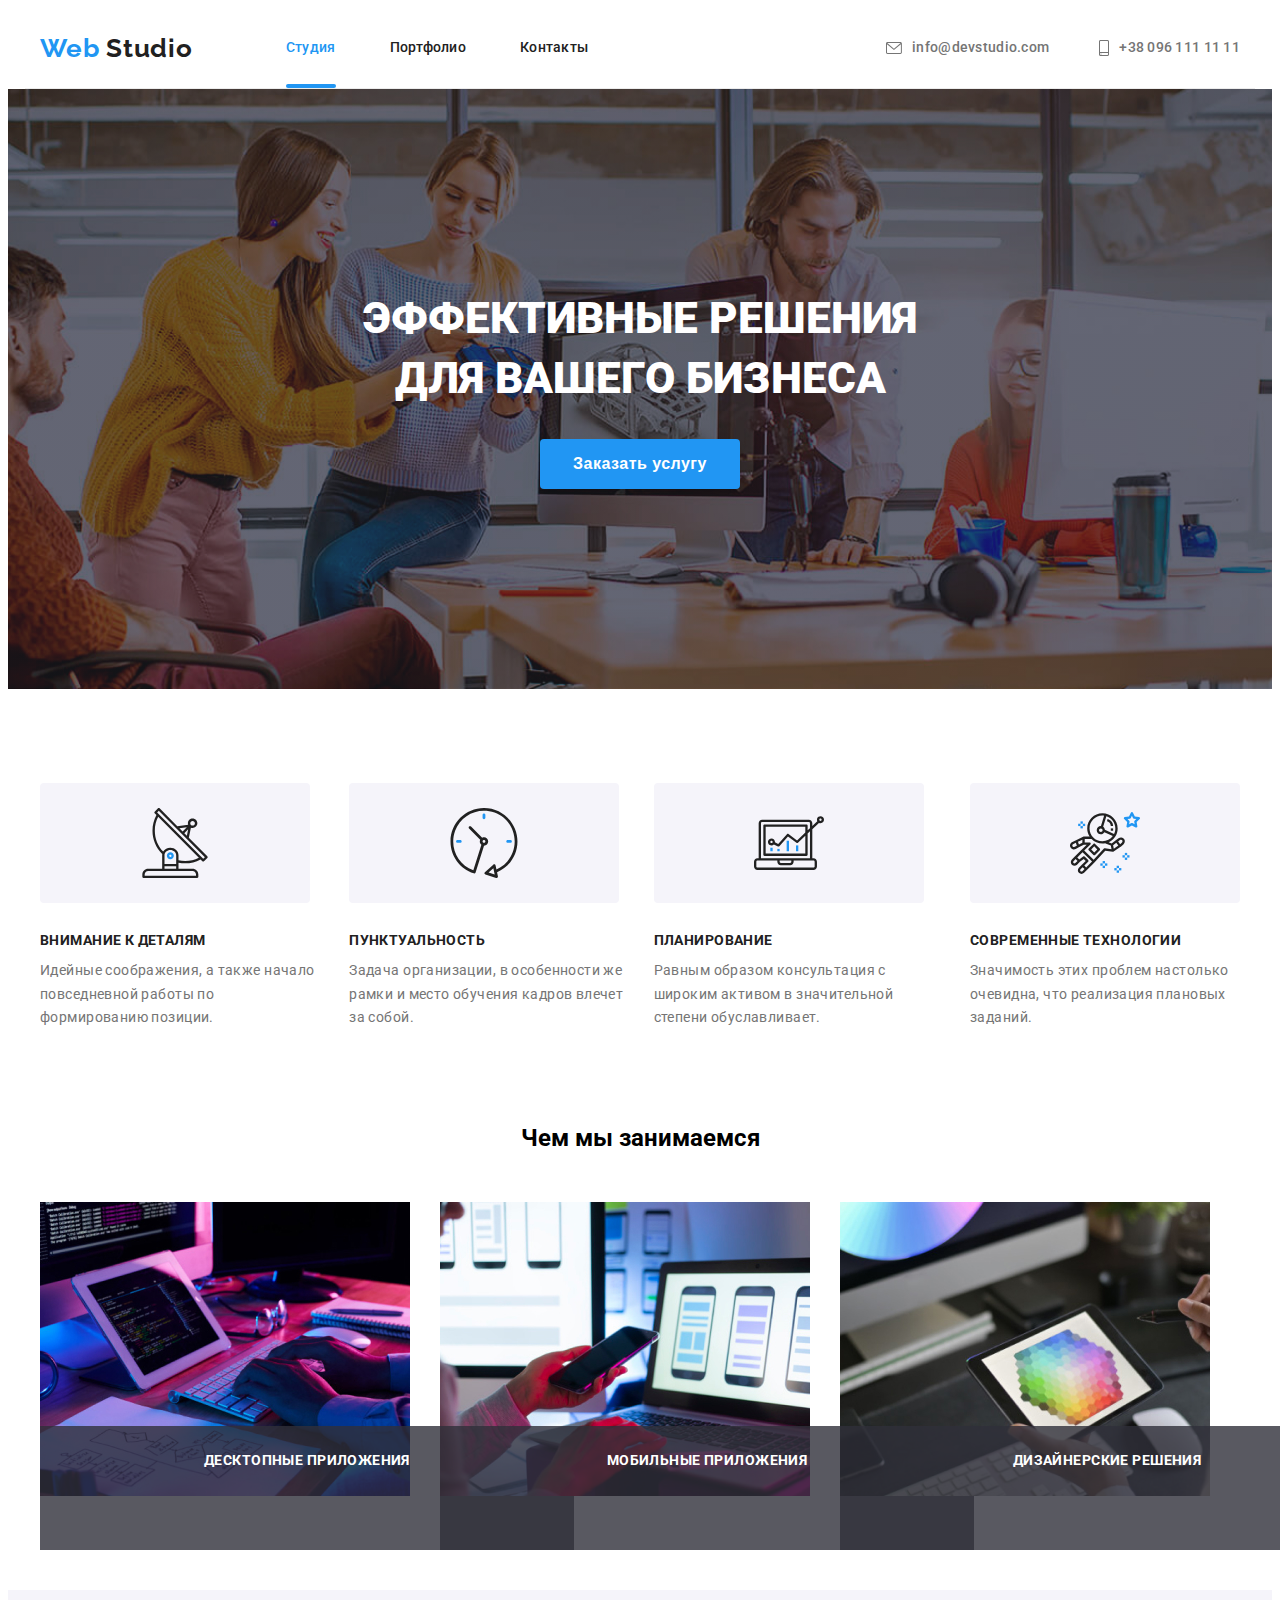
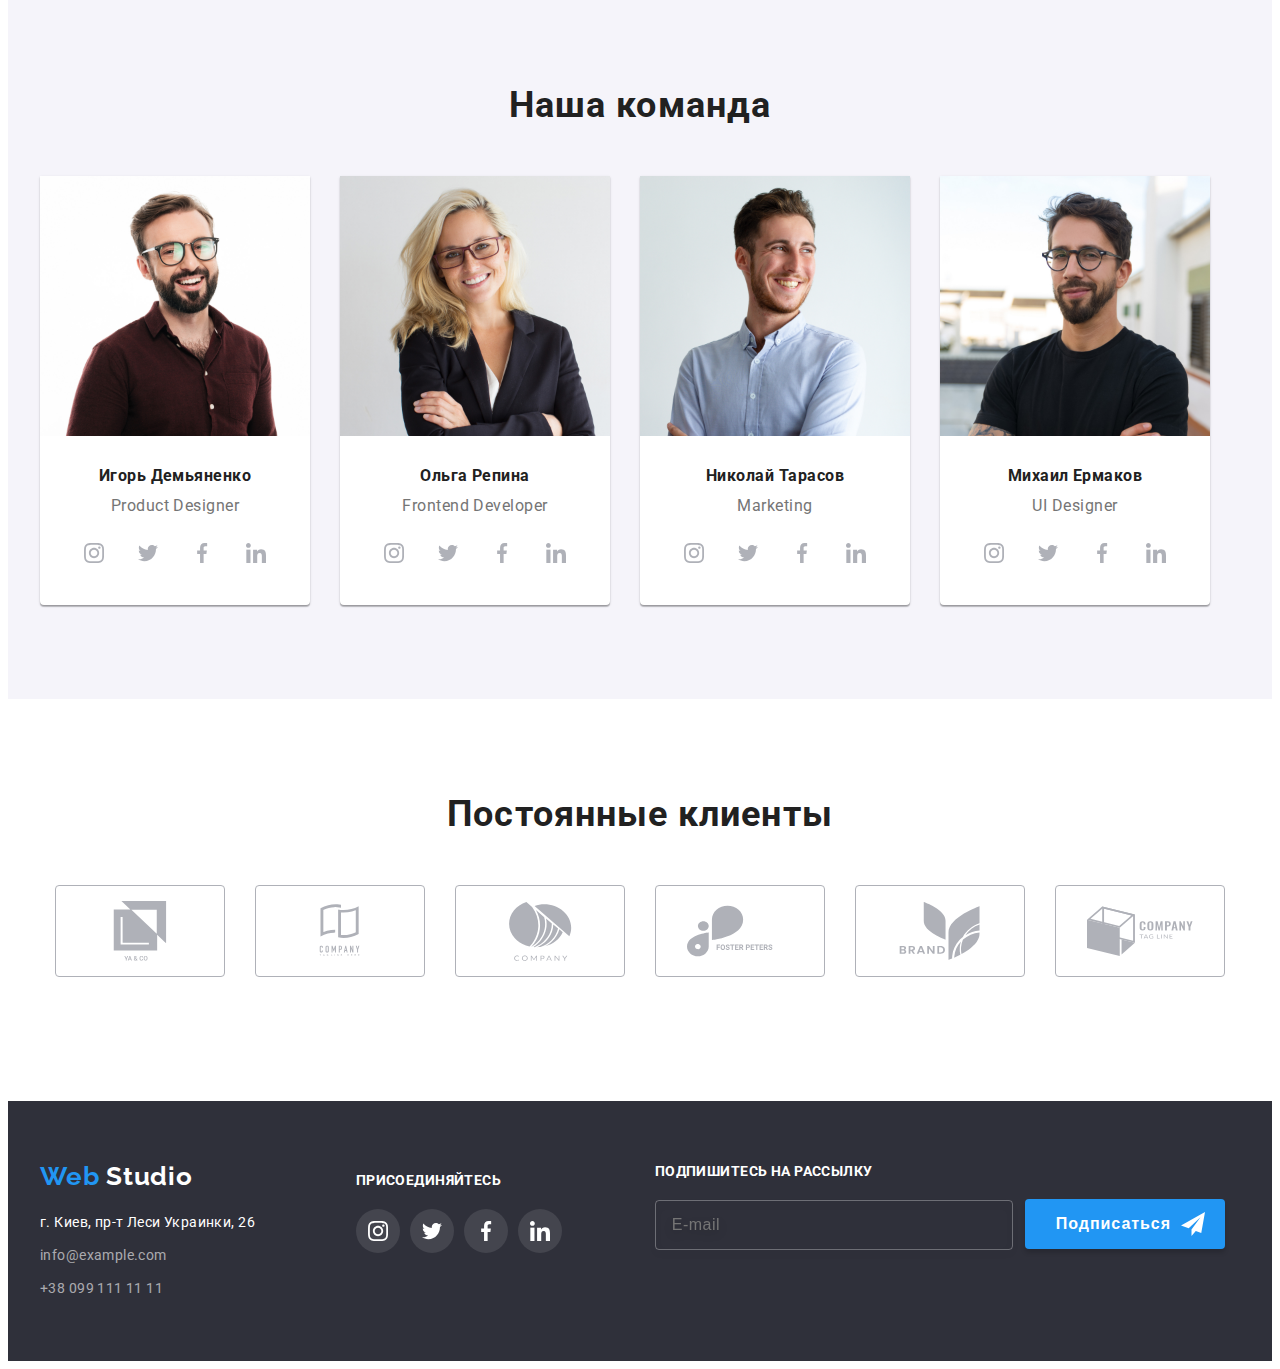
==== index.html @ 8c9494e4 "hw6" ====
<!DOCTYPE html>
<html lang="ru">
  <head>
    <title>Студия</title>
    <meta charset="utf-8" />
    <link rel="preconnect" href="https://fonts.googleapis.com" />
    <link rel="preconnect" href="https://fonts.gstatic.com" crossorigin />
    <link
      href="https://fonts.googleapis.com/css2?family=Fruktur&family=Raleway:wght@700&family=Roboto:wght@400;500;700;900&display=swap"
      rel="stylesheet"
    />
    <link
      rel="stylesheet"
      href="https://cdnjs.cloudflare.com/ajax/libs/modern-normalize/1.1.0/modern-normalize.min.css"
      integrity="sha512-wpPYUAdjBVSE4KJnH1VR1HeZfpl1ub8YT/NKx4PuQ5NmX2tKuGu6U/JRp5y+Y8XG2tV+wKQpNHVUX03MfMFn9Q=="
      crossorigin="anonymous"
      referrerpolicy="no-referrer"
    />
    <link rel="stylesheet" href="./css/styles.css" />
  </head>
  <body>
    <header>
      <div class="container header-container">
        <a href="" class="logo link">
          <span class="logo_first">Web</span>
          Studio
        </a>

        <nav class="header-navigation">
          <ul class="header-list list">
            <li class="header-item">
              <a class="header-link link active-page current" href="#Студия">
                Студия
              </a>
            </li>
            <li class="header-item">
              <a class="header-link link" href="./portfolio.html">Портфолио</a>
            </li>
            <li class="header-item">
              <a class="header-link link" href="#Контакты">Контакты</a>
            </li>
          </ul>
        </nav>

        <ul class="header-list-call list">
          <li class="header-list-call-item">
            <a
              class="header-link-call link mail hlci"
              href="mailto:info@example.com"
            >
              <svg class="header-icon" width="16" height="12">
                <use href="./images/icons.svg#icon-email"></use>
              </svg>
              info@devstudio.com
            </a>
          </li>
          <li class="header-list-call-item">
            <a class="header-link-call link tel hlci" href="tel:+380961111111">
              <svg class="header-icon" width="10" height="16">
                <use href="./images/icons.svg#icon-tel"></use>
              </svg>
              +38 096 111 11 11
            </a>
          </li>
        </ul>
      </div>
    </header>
    <main>
      <section class="hero section">
        <div class="container hero-container">
          <h1 class="hero-title">
            Эффективные решения
            <br />
            для вашего бизнеса
          </h1>

          <button class="hero-btn" type="button" data-modal-open>
            Заказать услугу
          </button>
        </div>
      </section>

      <section class="section benef">
        <div class="container">
          <h2 class="benef-main-title">Наши преймущества</h2>
          <ul class="benef-list list">
            <li class="benef-list-item">
              <div class="benef-container">
                <svg class="client-icon" width="70" height="70">
                  <use href="./images/icons.svg#icon-benef1"></use>
                </svg>
              </div>
              <h3 class="benef-title">Внимание к деталям</h3>
              <p class="benef-text">
                Идейные соображения, а также начало повседневной работы по
                формированию позиции.
              </p>
            </li>
            <li class="benef-list-item">
              <div class="benef-container">
                <svg class="client-icon" width="70" height="70">
                  <use href="./images/icons.svg#icon-benef2"></use>
                </svg>
              </div>
              <h3 class="benef-title">Пунктуальность</h3>
              <p class="benef-text">
                Задача организации, в особенности же рамки и место обучения
                кадров влечет за собой.
              </p>
            </li>
            <li class="benef-list-item">
              <div class="benef-container">
                <svg class="client-icon" width="70" height="70">
                  <use href="./images/icons.svg#icon-benef3"></use>
                </svg>
              </div>
              <h3 class="benef-title">Планирование</h3>
              <p class="benef-text">
                Равным образом консультация с широким активом в значительной
                степени обуславливает.
              </p>
            </li>
            <li class="benef-list-item">
              <div class="benef-container">
                <svg class="client-icon" width="70" height="70">
                  <use href="./images/icons.svg#icon-benef4"></use>
                </svg>
              </div>
              <h3 class="benef-title">Современные технологии</h3>
              <p class="benef-text">
                Значимость этих проблем настолько очевидна, что реализация
                плановых заданий.
              </p>
            </li>
          </ul>
        </div>
      </section>

      <section class="section doing">
        <div class="container">
          <div class="center">
            <h2 class="doing-title">Чем мы занимаемся</h2>
          </div>

          <ul class="doing-list list">
            <li class="doing-item">
              <div class="wrap-doing">
                <img
                  src="./images/image1.jpg"
                  alt="схемы на компьютере"
                  width="370"
                />
                <p class="doing-text">Десктопные приложения</p>
              </div>
            </li>
            <li class="doing-item">
              <div class="wrap-doing">
                <img
                  src="./images/image2.jpg"
                  alt="работа через смартфон"
                  width="370"
                />
                <p class="doing-text">Мобильные приложения</p>
              </div>
            </li>
            <li class="doing-item">
              <div class="wrap-doing">
                <img
                  src="./images/image3.jpg"
                  alt="дизайн на планшете"
                  width="370"
                  height="246.469"
                />
                <p class="doing-text">Дизайнерские решения</p>
              </div>
            </li>
          </ul>
        </div>
      </section>

      <section class="section team">
        <div class="container">
          <h2 class="team-header">Наша команда</h2>
          <div class="team-list-container">
            <ul class="team-list list">
              <li class="team-item">
                <img
                  src="./images/image4.jpg"
                  alt="Дизайнер Игорь Демьяненко"
                  width="270"
                />
                <div class="name">
                  <h3 class="team-item-header">Игорь Демьяненко</h3>
                  <p class="team-item-text">Product Designer</p>
                </div>
                <!-- icon -->
                <ul class="team-social-list list">
                  <li class="team-social-item">
                    <a href="" class="team-social-link">
                      <svg class="team-social-icon" width="20" height="20">
                        <use href="./images/icons.svg#icon-instagram-2"></use>
                      </svg>
                    </a>
                  </li>
                  <li class="team-social-item">
                    <a href="" class="team-social-link">
                      <svg class="team-social-icon" width="20" height="20">
                        <use href="./images/icons.svg#icon-twitter-1"></use>
                      </svg>
                    </a>
                  </li>
                  <li class="team-social-item">
                    <a href="" class="team-social-link">
                      <svg class="team-social-icon" width="20" height="20">
                        <use href="./images/icons.svg#icon-facebook-1"></use>
                      </svg>
                    </a>
                  </li>
                  <li class="team-social-item">
                    <a href="" class="team-social-link">
                      <svg class="team-social-icon" width="20" height="20">
                        <use href="./images/icons.svg#icon-linkedin-1"></use>
                      </svg>
                    </a>
                  </li>
                </ul>
              </li>
              <li class="team-item">
                <img
                  src="./images/image5.jpg"
                  alt="Разработчик Ольга Репина"
                  width="270"
                />
                <div class="name">
                  <h3 class="team-item-header">Ольга Репина</h3>
                  <p class="team-item-text">Frontend Developer</p>
                </div>
                <!-- icon -->
                <ul class="team-social-list list">
                  <li class="team-social-item">
                    <a href="" class="team-social-link">
                      <svg class="team-social-icon" width="20" height="20">
                        <use href="./images/icons.svg#icon-instagram-2"></use>
                      </svg>
                    </a>
                  </li>
                  <li class="team-social-item">
                    <a href="" class="team-social-link">
                      <svg class="team-social-icon" width="20" height="20">
                        <use href="./images/icons.svg#icon-twitter-1"></use>
                      </svg>
                    </a>
                  </li>
                  <li class="team-social-item">
                    <a href="" class="team-social-link">
                      <svg class="team-social-icon" width="20" height="20">
                        <use href="./images/icons.svg#icon-facebook-1"></use>
                      </svg>
                    </a>
                  </li>
                  <li class="team-social-item">
                    <a href="" class="team-social-link">
                      <svg class="team-social-icon" width="20" height="20">
                        <use href="./images/icons.svg#icon-linkedin-1"></use>
                      </svg>
                    </a>
                  </li>
                </ul>
              </li>
              <li class="team-item">
                <img
                  src="./images/image6.jpg"
                  alt="Маркетолог Николай Тарасов"
                  width="270"
                />
                <div class="name">
                  <h3 class="team-item-header">Николай Тарасов</h3>
                  <p class="team-item-text">Marketing</p>
                </div>
                <!-- icon -->
                <ul class="team-social-list list">
                  <li class="team-social-item">
                    <a href="" class="team-social-link">
                      <svg class="team-social-icon" width="20" height="20">
                        <use href="./images/icons.svg#icon-instagram-2"></use>
                      </svg>
                    </a>
                  </li>
                  <li class="team-social-item">
                    <a href="" class="team-social-link">
                      <svg class="team-social-icon" width="20" height="20">
                        <use href="./images/icons.svg#icon-twitter-1"></use>
                      </svg>
                    </a>
                  </li>
                  <li class="team-social-item">
                    <a href="" class="team-social-link">
                      <svg class="team-social-icon" width="20" height="20">
                        <use href="./images/icons.svg#icon-facebook-1"></use>
                      </svg>
                    </a>
                  </li>
                  <li class="team-social-item">
                    <a href="" class="team-social-link">
                      <svg class="team-social-icon" width="20" height="20">
                        <use href="./images/icons.svg#icon-linkedin-1"></use>
                      </svg>
                    </a>
                  </li>
                </ul>
              </li>
              <li class="team-item">
                <img
                  src="./images/image7.jpg"
                  alt="Дизайнер Михаил Ермаков"
                  width="270"
                />
                <div class="name">
                  <h3 class="team-item-header">Михаил Ермаков</h3>
                  <p class="team-item-text">UI Designer</p>
                </div>
                <!-- icon -->
                <ul class="team-social-list list">
                  <li class="team-social-item">
                    <a href="" class="team-social-link">
                      <svg class="team-social-icon" width="20" height="20">
                        <use href="./images/icons.svg#icon-instagram-2"></use>
                      </svg>
                    </a>
                  </li>
                  <li class="team-social-item">
                    <a href="" class="team-social-link">
                      <svg class="team-social-icon" width="20" height="20">
                        <use href="./images/icons.svg#icon-twitter-1"></use>
                      </svg>
                    </a>
                  </li>
                  <li class="team-social-item">
                    <a href="" class="team-social-link">
                      <svg class="team-social-icon" width="20" height="20">
                        <use href="./images/icons.svg#icon-facebook-1"></use>
                      </svg>
                    </a>
                  </li>
                  <li class="team-social-item">
                    <a href="" class="team-social-link">
                      <svg class="team-social-icon" width="20" height="20">
                        <use href="./images/icons.svg#icon-linkedin-1"></use>
                      </svg>
                    </a>
                  </li>
                </ul>
              </li>
            </ul>
          </div>
        </div>
      </section>

      <section class="section client">
        <div class="container">
          <h2 class="client-title">Постоянные клиенты</h2>
          <ul class="client-list list">
            <li class="client-item">
              <a href="" class="client-link">
                <svg class="client-icon" width="106" height="60">
                  <use href="./images/icons.svg#icon-client1"></use>
                </svg>
              </a>
            </li>
            <li class="client-item">
              <a href="" class="client-link">
                <svg class="client-icon" width="106" height="60">
                  <use href="./images/icons.svg#icon-client2"></use>
                </svg>
              </a>
            </li>
            <li class="client-item">
              <a href="" class="client-link">
                <svg class="client-icon" width="106" height="60">
                  <use href="./images/icons.svg#icon-client3"></use>
                </svg>
              </a>
            </li>
            <li class="client-item">
              <a href="" class="client-link">
                <svg class="client-icon" width="106" height="60">
                  <use href="./images/icons.svg#icon-client4"></use>
                </svg>
              </a>
            </li>
            <li class="client-item">
              <a href="" class="client-link">
                <svg class="client-icon" width="106" height="60">
                  <use href="./images/icons.svg#icon-client5"></use>
                </svg>
              </a>
            </li>
            <li class="client-item">
              <a href="" class="client-link">
                <svg class="client-icon" width="106" height="60">
                  <use href="./images/icons.svg#icon-client6"></use>
                </svg>
              </a>
            </li>
          </ul>
        </div>
      </section>
    </main>

    <footer class="footer">
      <div class="container footer-container">
        <div class="footer-first">
          <div class="logofoot">
            <a href="" class="logo link footer-logo">
              <span class="logo_first">Web</span>
              Studio
            </a>
          </div>
          <address>
            <ul class="address-list list">
              <li class="address-item">
                <a class="address-link link gorod" href="">
                  г. Киев, пр-т Леси Украинки, 26
                </a>
              </li>
              <li class="address-item">
                <a
                  class="address-link link footer-mail"
                  href="mailto:info@example.com"
                >
                  info@example.com
                </a>
              </li>
              <li class="address-item">
                <a
                  class="address-link link footer-tel"
                  href="tel:+380991111111"
                >
                  +38 099 111 11 11
                </a>
              </li>
            </ul>
          </address>
        </div>

        <div class="footer-second">
          <h2 class="footer-join">присоединяйтесь</h2>
          <ul class="footer-second-list list">
            <li class="footer-second-item">
              <a href="" class="footer-second-link">
                <svg class="footer-second-icon" width="20" height="20">
                  <use href="./images/icons.svg#icon-instagram-2"></use>
                </svg>
              </a>
            </li>
            <li class="footer-second-item">
              <a href="" class="footer-second-link">
                <svg class="footer-second-icon" width="20" height="20">
                  <use href="./images/icons.svg#icon-twitter-1"></use>
                </svg>
              </a>
            </li>
            <li class="footer-second-item">
              <a href="" class="footer-second-link">
                <svg class="footer-second-icon" width="20" height="20">
                  <use href="./images/icons.svg#icon-facebook-1"></use>
                </svg>
              </a>
            </li>
            <li class="footer-second-item">
              <a href="" class="footer-second-link">
                <svg class="footer-second-icon" width="20" height="20">
                  <use href="./images/icons.svg#icon-linkedin-1"></use>
                </svg>
              </a>
            </li>
          </ul>
        </div>
        <!-- 3 -->
        <div class="footer-third">
          <label for="" class="footer-label">
            Подпишитесь на рассылку
            <input type="email" class="footer-input" placeholder="E-mail" />
          </label>
        </div>

        <div class="footer-f">
          <button type="submit" class="footer-button">
            Подписаться
            <svg class="fly-icon" width="24" height="24">
              <use href="./images/icons.svg#icon-fly"></use>
            </svg>
          </button>
        </div>
      </div>
    </footer>
    <!-- modal -->
    <div class="backdrop is-hidden" data-modal>
      <div class="modal">
        <button type="button" class="modal-close" data-modal-close>
          <svg class="close-icon" width="18" height="18">
            <use href="./images/icons.svg#icon-close"></use>
          </svg>
        </button>
        <!-- modal field-->
        <p class="modal-title">Оставьте свои данные, мы вам перезвоним</p>

        <form action="#" class="modal-form">
          <div class="modal-form-field">
            <label for="user-name" class="modal-input-text">Имя</label>
            <div class="modal-wrap">
              <input
                type="text"
                name="user-name"
                class="modal-input"
                id="user-name"
                required
              />
              <svg class="modal-icon" width="18" height="18">
                <use href="./images/icons.svg#icon-modal1"></use>
              </svg>
            </div>
          </div>

          <div class="modal-form-field">
            <label for="user-tel" class="modal-input-text">Телефон</label>
            <div class="modal-wrap">
              <input
                type="tel"
                name="user-tel"
                class="modal-input"
                id="user-tel"
              />
              <svg class="modal-icon" width="18" height="18">
                <use href="./images/icons.svg#icon-modal2"></use>
              </svg>
            </div>
          </div>

          <div class="modal-form-field">
            <label for="user-email" class="modal-input-text">Почта</label>
            <div class="modal-wrap">
              <input
                type="email"
                name="user-email"
                class="modal-input"
                id="user-email"
              />
              <svg class="modal-icon" width="18" height="18">
                <use href="./images/icons.svg#icon-modal3"></use>
              </svg>
            </div>
          </div>

          <div class="modal-form-field">
            <label for="user-text" class="modal-input-text">Комментарий</label>
            <textarea
              name="user-text"
              class="modal-input modal-input-comment"
              id="user-text"
              cols="30"
              rows="10"
              placeholder="Введите текст"
              maxlength="100"
            ></textarea>
          </div>

          <div class="wrap-modal-check">
            <input type="checkbox" class="modal-check" id="modal-check" />

            <label for="modal-check" class="modal-check modal-check-text">
              <span>
                <svg class="modal-icon-check" width="16" height="15">
                  <use href="./images/icons.svg#icon-modal4"></use>
                </svg>
              </span>
              Соглашаюсь с рассылкой и принимаю

              <a href="" class="modal-contract">Условия договора</a>
            </label>
          </div>

          <button type="submit" class="modal-button">Отправить</button>
          <!-- <button type="reset">reset</button> -->
        </form>
      </div>
    </div>
    <!-- modal end -->

    <!-- modal sctipt-->

    <script src="./js/modal.js"></script>
  </body>
</html>
---- css/styles.css ----
:root {
  --color_first: #757575;
  --color_second: #212121;
  --color_accent: #2196f3;
  --coolor_title: #ffffff;
  --color_border: #eeeeee;
}

/* сброс настроек */
/* * {
  margin: 0;
  padding: 0;
} */

button {
  cursor: pointer;
}

p,
h1,
h2,
h3,
h4,
h5,
h6 {
  margin: 0;
}
ol,
ul {
  list-style: none;
  margin: 0;
  padding: 0;
}
img {
  min-width: 100%;
  height: auto;
  /* border: 0; */
  display: block;
}

address {
  font-style: normal;
}
/* конец сброса настроек */

/* -------------------flex---------------------- */
.container {
  /* display: flex; */
  width: 1200px;
  padding-left: 15px;
  padding-right: 15px;
  margin: 0 auto;
}

body {
  /* color: #757575; */
  font-family: Roboto, sans-serif;
}

/* ------------------header---------------- */

.header-container {
  display: flex;
  align-items: center;
  /* padding-top: 30px;
  padding-bottom: 30px; */
  /* justify-content: space-between; */
}

.header-connect {
  margin-left: auto;
}

.header-list {
  display: flex;
  align-items: center;
}

.header-list-call {
  margin-left: auto;
  display: flex;
  align-items: center;
}

.logohead {
  margin-right: 93px;
}

.header-item {
  margin-right: 54px;
}
.header-item:last-child {
  margin-right: 0;
}

.header-list-call-item:not(:last-child) {
  margin-right: 50px;
}

.logo {
  margin-right: 93px;
  color: var(--color_second);
  font-family: Raleway, sans-serif;
  font-weight: 700;
  font-size: 26px;
  line-height: 1.19;
  letter-spacing: 0.03em;
}

.logo_first {
  color: var(--color_accent);
}

.list {
  list-style: none;
}

.link {
  text-decoration: none;
}

.header-link {
  display: block;
  padding: 32px 0;
  color: var(--color_second);
  font-weight: 500;
  font-size: 14px;
  line-height: 1.14;
  letter-spacing: 0.02em;

  transition: color 250ms cubic-bezier(0.4, 0, 0.2, 1);

  position: relative;
}

.header-link.current::after {
  content: "";
  width: 100%;
  height: 4px;
  background-color: var(--color_accent);
  border-radius: 2px;
  position: absolute;
  left: 0;
  bottom: 0;
}

.header-link-call {
  font-weight: 500;
  font-size: 14px;
  line-height: 1.14;
  letter-spacing: 0.02em;
  color: var(--color_first);

  transition: color 250ms cubic-bezier(0.4, 0, 0.2, 1);
}

.header-link-call:hover,
.header-link-call:focus,
.header-link:hover,
.header-link:focus {
  color: var(--color_accent);
}

/* header ICON */

/* .team-social-list {
  display: flex;
  justify-content: center;
}

.team-social-item {
  width: 44px;
  height: 44px;
  margin-bottom: 30px;
} */

.hlci {
  width: 100%;
  height: 100%;
  display: flex;
  align-items: center;
  justify-content: center;
}

.header-icon {
  fill: var(--color_first);
  margin-right: 10px;

  transition: fill 250ms cubic-bezier(0.4, 0, 0.2, 1);
}

.hlci:hover .header-icon,
.hlci:focus .header-icon {
  fill: var(--color_accent);
}

/* hero */

.hero-container {
  /* padding: 200px 280px 280px 280px; */
}

.hero-title {
  font-weight: 900;
  font-size: 44px;
  line-height: 1.36;
  color: var(--coolor_title);
  text-align: center;
  text-transform: uppercase;

  width: 696px;
  margin-left: auto;
  margin-right: auto;
  /* height: 120px;
  left: 455px;
  top: 286px; */
}
.section {
  padding: 94px 0;
}

.hero-btn {
  /* font-family: inherit; */
  font-weight: 700;
  font-size: 16px;
  line-height: 1.875;
  color: var(--coolor_title);
  background-color: var(--color_accent);
  letter-spacing: 0.03em;

  margin-top: 30px;
  display: block;
  margin-left: auto;
  margin-right: auto;
  width: 200px;
  height: 50px;
  left: 703px;
  top: 436px;
  border-radius: 4px;

  border-color: transparent;
  box-shadow: 0px 4px 4px rgba(0, 0, 0, 0.15);
}

.hero {
  padding: 200px 0;
  background-color: #2f303a;
  background-image: linear-gradient(
      rgba(47, 48, 58, 0.4),
      rgba(47, 48, 58, 0.4)
    ),
    url(../images/hero_bg.jpg);
  background-repeat: no-repeat;
  background-position: center;
  background-size: cover;
  max-width: 1600px;
  margin: 0 auto;
}

/* benefits */

/* .benef-cotainer {
  display: flex;
  margin-top: 88px;
  justify-content: center;
  margin-bottom: 94px;
} */

.benef-list {
  display: flex;
  /* margin-left: 30px; */
}

.benef-main-title {
  /* display: none; */
  position: absolute;
  width: 1px;
  height: 1px;
  margin: -1px;
  border: 0;
  padding: 0;
  white-space: nowrap;
  clip-path: inset(100%);
  clip: rect(0 0 0 0);
  overflow: hidden;
}

/* ------------ВОПРОС НОМЕР 1 ----------*/
/* неправильный перенос текста */

.benef-list-item:not(:last-child) {
  /* width: 270px;
  height: 101px; */
  margin-right: 30px;
}

.benef-title {
  font-weight: 700;
  font-size: 14px;
  line-height: 1.14;
  letter-spacing: 0.03em;
  text-transform: uppercase;
  color: var(--color_second);

  margin-bottom: 10px;
}

.benef-text {
  font-weight: normal;
  font-size: 14px;
  line-height: 1.71;
  color: var(--color_first);
  letter-spacing: 0.03em;
}

/* benef icon */

.benef-container {
  display: flex;
  justify-content: center;
  align-items: center;

  width: 270px;
  height: 120px;

  background: #f5f4fa;
  border-radius: 4px;

  margin-bottom: 30px;
}

/* doing */
.doing {
  padding-top: 0;
}

.doing-list {
  display: flex;
  margin-top: 50px;
}

.doing-item {
  /* width: 370px; */
  /* height: 294px; */
}

.doing-item:not(:last-child) {
  margin-right: 30px;
}

.doing_title {
  font-weight: 700;
  font-size: 36px;
  line-height: 1.17;
  text-align: center;
  letter-spacing: 0.03em;
  color: var(--color_second);
}

.center {
  display: flex;
  justify-content: center;
}

/* .doing-item {
  position: relative;
} */

.wrap-doing {
  position: relative;
}

.doing-text {
  position: absolute;

  left: 0;

  font-weight: bold;
  font-size: 14px;
  line-height: 1.14;
  text-align: center;
  letter-spacing: 0.03em;
  text-transform: uppercase;

  color: var(--coolor_title);

  background-color: rgba(47, 48, 58, 0.8);
  height: 70px;
  width: 100%;

  padding: 27px 82px;

  transform: translateY(-70px);
}

/* team */

.team-list {
  display: flex;
}

.team {
  background-color: #f5f4fa;
}

.team-item > img {
  width: 270px;
  height: 260px;
}

.team-item:not(:last-child) {
  margin-right: 30px;
}

.team-header {
  font-weight: 700;
  font-size: 36px;
  line-height: 1.17;
  text-align: center;
  letter-spacing: 0.03em;
  color: var(--color_second);

  margin-bottom: 50px;
  /* padding-top: 94px; */
}

.team-item-text {
  margin-top: 10px;
  /* margin-bottom: 16px; */
}

.team-item-header {
  /* margin-top: 30px; */
  font-family: Roboto;
  font-weight: 700;
  font-size: 16px;
  line-height: 1.19;
  text-align: center;
  letter-spacing: 0.03em;
  color: var(--color_second);
}
.name {
  padding: 30px 0;
}

.team-item-text {
  font-weight: normal;
  font-size: 16px;
  line-height: 1.19;
  text-align: center;
  letter-spacing: 0.03em;
  color: var(--color_first);
}

.team-list > li {
  background-color: var(--coolor_title);
  /* width: 270px;
  height: 368px; */
  /* тут должна быть тень, а не рамка */
  /* border: 1px solid gray;
  border-radius: 4px; */

  /* margin-bottom: 94px; */

  /* material shadow v1 */

  box-shadow: 0px 1px 3px rgba(0, 0, 0, 0.12), 0px 1px 1px rgba(0, 0, 0, 0.14),
    0px 2px 1px rgba(0, 0, 0, 0.2);
  border-radius: 0px 0px 4px 4px;
}

/* team-icon */

.name {
  padding-bottom: 16px;
}

.team-social-list {
  display: flex;
  justify-content: center;
}

.team-social-item {
  width: 44px;
  height: 44px;
  margin-bottom: 30px;
}

.team-social-item + .team-social-item {
  margin-left: 10px;
}

.team-social-link {
  width: 100%;
  height: 100%;
  border-radius: 50%;
  /* display: block; */
  display: flex;
  align-items: center;
  justify-content: center;
  /* background-color: tomato; */

  transition: background-color 250ms cubic-bezier(0.4, 0, 0.2, 1);
}

.team-social-icon {
  fill: #afb1b8;

  transition: fill 250ms cubic-bezier(0.4, 0, 0.2, 1);
}

.team-social-link:hover,
.team-social-link:focus {
  background-color: var(--color_accent);
}

.team-social-link:hover .team-social-icon,
.team-social-link:focus .team-social-icon {
  fill: var(--coolor_title);
}

/* 
.team-social-icon:hover,
.team-social-icon:focus {
 
} */

/* client */

.client-title {
  font-weight: bold;
  font-size: 36px;
  line-height: 1.167;
  text-align: center;
  letter-spacing: 0.03em;

  color: #212121;
  margin-bottom: 50px;
}

.client-list {
  display: flex;
  justify-content: center;
}

.client-item {
  display: flex;
  margin-bottom: 30px;

  /* width: 170px;
  height: 92px;
  border: 1px solid #afb1b8;
  box-sizing: border-box;
  border-radius: 4px; */
}

.client-item + .client-item {
  margin-left: 30px;
}

.client-link {
  width: 100%;
  height: 100%;

  display: flex;
  align-items: center;
  justify-content: center;

  width: 170px;
  height: 92px;
  border: 1px solid #afb1b8;
  box-sizing: border-box;
  border-radius: 4px;

  transition: border-color 250ms cubic-bezier(0.4, 0, 0.2, 1);
}

.client-icon {
  fill: #afb1b8;

  transition: fill 250ms cubic-bezier(0.4, 0, 0.2, 1);
}

.client-link:hover,
.client-link:focus {
  border-color: var(--color_accent);
}

.client-link:hover .client-icon,
.client-link:focus .client-icon {
  fill: var(--color_accent);
}
/* footer */

/* .footer-container {
  margin-top: 20px;
  margin-bottom: 60px;
} */

.logofoot {
  /* padding-top: 60px; */
  /* padding-bottom: 20px; */
  margin-bottom: 20px;
}

.address-list {
  /* margin-top: 20px;
  padding-bottom: 60px; */
}

.address-item:not(:last-child) {
  margin-bottom: 9px;
}
.footer {
  padding: 60px 0;
  background-color: #2f303a;
}

.footer-logo {
  color: #fff;
}

.gorod {
  font-weight: normal;
  font-size: 14px;
  line-height: 1.71;
  letter-spacing: 0.03em;
  color: #fff;
  font-style: normal;
}

.footer-mail,
.footer-tel {
  font-weight: normal;
  font-size: 14px;
  line-height: 1.71;
  letter-spacing: 0.03em;
  color: rgba(255, 255, 255, 0.6);
  font-style: normal;
}

.footer-join {
  font-weight: bold;
  font-size: 14px;
  line-height: 1.14;
  letter-spacing: 0.03em;
  text-transform: uppercase;

  color: #ffffff;

  margin-bottom: 20px;
}

.footer-container {
  display: flex;
}

.footer-second {
  margin-left: 70px;
  justify-content: center;
  align-items: center;
  padding-top: 12px;
  /* margin-top: 72px; */
}

/* footer icon */
.footer-second-list {
  display: flex;
  justify-content: center;
}

.footer-second-item {
  width: 44px;
  height: 44px;
  margin-bottom: 30px;
}

.footer-second-item + .footer-second-item {
  margin-left: 10px;
}

.footer-second-link {
  width: 100%;
  height: 100%;
  border-radius: 50%;

  display: flex;
  align-items: center;
  justify-content: center;

  background-color: rgba(255, 255, 255, 0.1);

  transition: background-color 250ms cubic-bezier(0.4, 0, 0.2, 1);
}

.footer-second-icon {
  fill: var(--coolor_title);
}

.footer-second-link:hover,
.footer-second-link:focus {
  background-color: var(--color_accent);
}
/* 
.footer-second-link:hover .footer-second-icon,
.footer-second-link:focus .footer-second-icon {
  fill: var(--coolor_title);
} */

/* -------------ПОРТФОЛИО--------------- */
/* section-work */

.section-work-list {
  display: flex;
  justify-content: center;

  margin-bottom: 50px;
  /* margin-top: 94px; */
}

.section-item:not(:last-child) {
  margin-right: 8px;
}

/* как спрятать заголовок */
/* .section-work-title {
  display: none;
} */
.section-work-title {
  position: absolute;
  width: 1px;
  height: 1px;
  margin: -1px;
  border: 0;
  padding: 0;
  white-space: nowrap;
  clip-path: inset(100%);
  clip: rect(0 0 0 0);
  overflow: hidden;

  /* вариант 2

position: absolute !important;
    clip: rect(1px 1px 1px 1px);
    clip: rect(1px, 1px, 1px, 1px);
    padding: 0 !important;
    border: 0 !important;
    height: 1px !important;
    width: 1px !important;
    overflow: hidden;

*/
}

.section-work-link {
  font-weight: 500;
  font-size: 16px;
  line-height: 1.625;
  text-align: center;
  letter-spacing: 0.03em;
  color: var(--color_second);
  background-color: #f5f4fa;

  padding: 6px 22px;
  border-radius: 4px;
  border-color: transparent;

  transition: background-color 250ms cubic-bezier(0.4, 0, 0.2, 1),
    color 250ms cubic-bezier(0.4, 0, 0.2, 1),
    box-shadow 250ms cubic-bezier(0.4, 0, 0.2, 1);
}

.section-work-link:hover,
.section-work-link:focus {
  color: #fff;
  background-color: var(--color_accent);

  box-shadow: 0px 3px 1px rgba(0, 0, 0, 0.1), 0px 1px 2px rgba(0, 0, 0, 0.08),
    0px 2px 2px rgba(0, 0, 0, 0.12);
}

/* class work-pic-list */

.work-pic-title {
  font-family: Roboto;
  font-weight: bold;
  font-size: 18px;
  line-height: 2;
  letter-spacing: 0.06em;
  color: var(--color_second);
}

.work-pic-text {
  margin-top: 4px;
  font-weight: normal;
  font-size: 16px;
  line-height: 1.875;
  letter-spacing: 0.03em;
  color: var(--color_first);
}

.work-pic-item {
  position: relative;
  /* overflow: hidden; */
}
.wrap-work {
  position: relative;
  overflow: hidden;
}

.work-pic-item:hover .work-top-text {
  transform: translateY(0);
}

.work-top-text {
  position: absolute;
  top: 0;
  left: 0;

  font-size: 18px;
  line-height: 1.56;
  letter-spacing: 0.03em;

  color: var(--coolor_title);
  padding: 63px 24px;
  background-color: rgba(33, 150, 243, 0.9);

  transform: translateY(100%);
  transition: transform 300ms;
}

/* изменение цвета ссылки 
при переходе на другую страницу */

.active-page {
  color: var(--color_accent);

  transition: color 250ms cubic-bezier(0.4, 0, 0.2, 1);
}

.active-page:hover,
.active-page:focus {
  color: var(--color_second);
}

/* ----------work-pic-list list---------- */

.work-pic-list {
  display: flex;
  flex-wrap: wrap;
  /* margin-bottom: 94px; */
}

/* .work-pic-item {
  margin-bottom: 30px;
}

.work-pic-item {
  margin-right: 30px;
} */

.work-pic-item {
  background-color: var(--coolor_title);
  /* width: 370px;
  height: 404px; */

  /* border: 1px solid #eeeeee; */

  margin-bottom: 30px;

  transition: box-shadow 250ms cubic-bezier(0.4, 0, 0.2, 1);
}

.work-pic-item:hover,
.work-pic-item:focus {
  box-shadow: 0px 1px 1px rgba(0, 0, 0, 0.12), 0px 4px 4px rgba(0, 0, 0, 0.06),
    1px 4px 6px rgba(0, 0, 0, 0.16);
}

.work-pic-title {
  /* margin-top: 20px;
  margin-left: 24px; */
}

.work-pic-text {
  /* margin-left: 24px; */
  /* margin-top: 4px; */
}

.work-pic-item {
  margin-right: 30px;
}
.work-pic-item:nth-child(3n + 3) {
  margin-right: 0;
}

.work-pic-item:not(:nth-child(-n + 3)) {
  margin-bottom: 30px;
}

.work-pic-item:nth-last-child(-n + 3) {
  margin-bottom: 0;
}

.work {
  padding: 20px 24px;
  border-left: 1px solid var(--color_border);
  border-right: 1px solid var(--color_border);
  border-bottom: 1px solid var(--color_border);
}

/* .wrap {
  position: relative;
  width: 100%;
}

.header-container::after {
  content: "";
  width: 100%;
  height: 2px;

  background-color: tomato;

  position: absolute;
  left: 0;
  bottom: 0;
} */

.header-container {
  border-bottom: 1px solid #ececec;
}

/* modal */

.backdrop {
  width: 100vw;
  height: 100vh;
  background-color: rgba(0, 0, 0, 0.2);
  position: fixed;
  top: 0;
  left: 0;

  transition: opacity 300ms, visibility 300ms;
}

.modal {
  width: 528px;
  height: 581px;
  background: #ffffff;
  box-shadow: 0px 1px 3px rgba(0, 0, 0, 0.12), 0px 1px 1px rgba(0, 0, 0, 0.14),
    0px 2px 1px rgba(0, 0, 0, 0.2);
  border-radius: 4px;
  position: absolute;
  top: 50%;
  left: 50%;
  transform: translate(-50%, -50%);
}

.modal-close {
  position: absolute;
  top: 8px;
  right: 8px;

  width: 30px;
  height: 30px;

  background: #ffffff;
  border: 1px solid rgba(0, 0, 0, 0.1);
  /* box-sizing: border-box; */
  border-radius: 50%;

  display: flex;
  align-items: center;
  justify-content: center;
}
/* close hover */
.close-icon {
  transition: fill 250ms cubic-bezier(0.4, 0, 0.2, 1);
}

.modal-close:hover .close-icon,
.modal-close:focus .close-icon {
  fill: var(--color_accent);
}

.is-hidden {
  visibility: hidden;
  opacity: 0;
  pointer-events: none;
}

.modal {
  padding: 40px;
}

.modal-title {
  font-weight: bold;
  font-size: 20px;
  line-height: 1.15;
  text-align: center;
  letter-spacing: 0.03em;
  color: #212121;
  margin-bottom: 12px;
}

.modal-form {
  /* display: flex; */
}

.modal-input {
  width: 448px;
  /* position: absolute; */
  height: 40px;
  border: 1px solid rgba(33, 33, 33, 0.2);
  box-sizing: border-box;
  border-radius: 4px;

  margin-bottom: 10px;
  padding-left: 12px;
  outline: none;
}

.modal-input-text {
  font-size: 12px;
  line-height: 1.17;
  letter-spacing: 0.01em;
  color: #757575;
  display: block;
  margin-bottom: 4px;
}

.modal-input::placeholder {
  font-size: 14px;
  line-height: 1.17;
  letter-spacing: 0.01em;
  color: rgba(117, 117, 117, 0.5);
  /* padding: 12px 16px; */
}

.modal-input-comment {
  padding: 12px 16px;
  width: 448px;
  height: 120px;
  resize: none;
}

.modal-button {
  font-size: 16px;
  line-height: 1.875;

  /* display: flex;
  align-items: center;
  text-align: center; */
  display: block;
  margin-left: auto;
  margin-right: auto;
  letter-spacing: 0.06em;

  color: #ffffff;
  justify-content: center;
  width: 200px;
  height: 50px;
  background: #188ce8;
  /* box-shadow: 0px 4px 4px rgba(0, 0, 0, 0.15); */
  border-radius: 4px;
  border-color: transparent;
  box-shadow: 0px 1px 3px rgba(0, 0, 0, 0.12), 0px 1px 1px rgba(0, 0, 0, 0.14),
    0px 2px 1px rgba(0, 0, 0, 0.2);
  box-shadow: 0px 1px 3px rgba(0, 0, 0, 0.12), 0px 1px 1px rgba(0, 0, 0, 0.14),
    0px 2px 1px rgba(0, 0, 0, 0.2);

  transition: box-shadow 250ms cubic-bezier(0.4, 0, 0.2, 1);
}

.modal-button:hover,
.modal-button:focus {
  box-shadow: 0px 4px 4px rgba(0, 0, 0, 0.15);
}

.modal-check {
  font-size: 14px;
  line-height: 24px;
  /* identical to box height, or 171% */

  letter-spacing: 0.03em;

  color: #757575;
  margin-bottom: 30px;
}

.modal-contract {
  color: var(--color_accent);
  text-decoration: underline;
}

.modal-input {
  transition: border-color 250ms cubic-bezier(0.4, 0, 0.2, 1);
}

.modal-input:focus {
  border-color: var(--color_accent);
}

.modal-input:focus + .modal-icon {
  fill: var(--color_accent);
}

.modal-wrap {
  position: relative;
}

.modal-icon {
  position: absolute;
  top: 0;
  left: 0;
  margin-left: 12px;
  margin-top: 11px;

  transition: fill 250ms cubic-bezier(0.4, 0, 0.2, 1);
}

/* check */

.modal-check-text span {
  width: 16px;
  height: 15px;
  border: 2px solid #212121;
  border-radius: 2px;
  display: flex;
  margin-right: 5px;
  align-items: center;
  justify-content: center;
}

.modal-check:checked + .modal-check-text span {
  background-color: var(--color_accent);
  border: none;
}

.modal-check {
  appearance: none;
  /* position: absolute; */
  display: flex;
  align-items: center;
}
.wrap-modal-check {
  display: flex;
  align-items: center;
  justify-content: center;
}

.modal-contract {
  margin-left: 3px;
}
/* footer2 */

.footer-third {
  margin-left: 93px;
}
.footer-label {
  font-weight: bold;
  font-size: 14px;
  line-height: 1.14;
  letter-spacing: 0.03em;
  text-transform: uppercase;

  color: #ffffff;
}

.footer-input {
  margin-top: 20px;
  font-size: 16px;
  line-height: 20px;
  display: flex;
  align-items: center;
  letter-spacing: 0.03em;
  color: rgba(255, 255, 255, 0.6);
  padding-left: 16px;

  width: 358px;
  height: 50px;

  background-color: transparent;

  border: 1px solid rgba(255, 255, 255, 0.3);
  box-sizing: border-box;
  filter: drop-shadow(0px 4px 4px rgba(0, 0, 0, 0.15));
  border-radius: 4px;
}

.footer-button {
  margin-left: 12px;
  margin-top: 38px;
  width: 200px;
  height: 50px;

  background: #2196f3;
  box-shadow: 0px 4px 4px rgba(0, 0, 0, 0.15);
  border-radius: 4px;
  border-color: transparent;

  font-weight: bold;
  font-size: 16px;
  line-height: 30px;

  display: flex;
  align-items: center;
  text-align: center;
  letter-spacing: 0.06em;
  padding-left: 29px;

  color: #ffffff;
}

.fly-icon {
  margin-left: 10px;
}
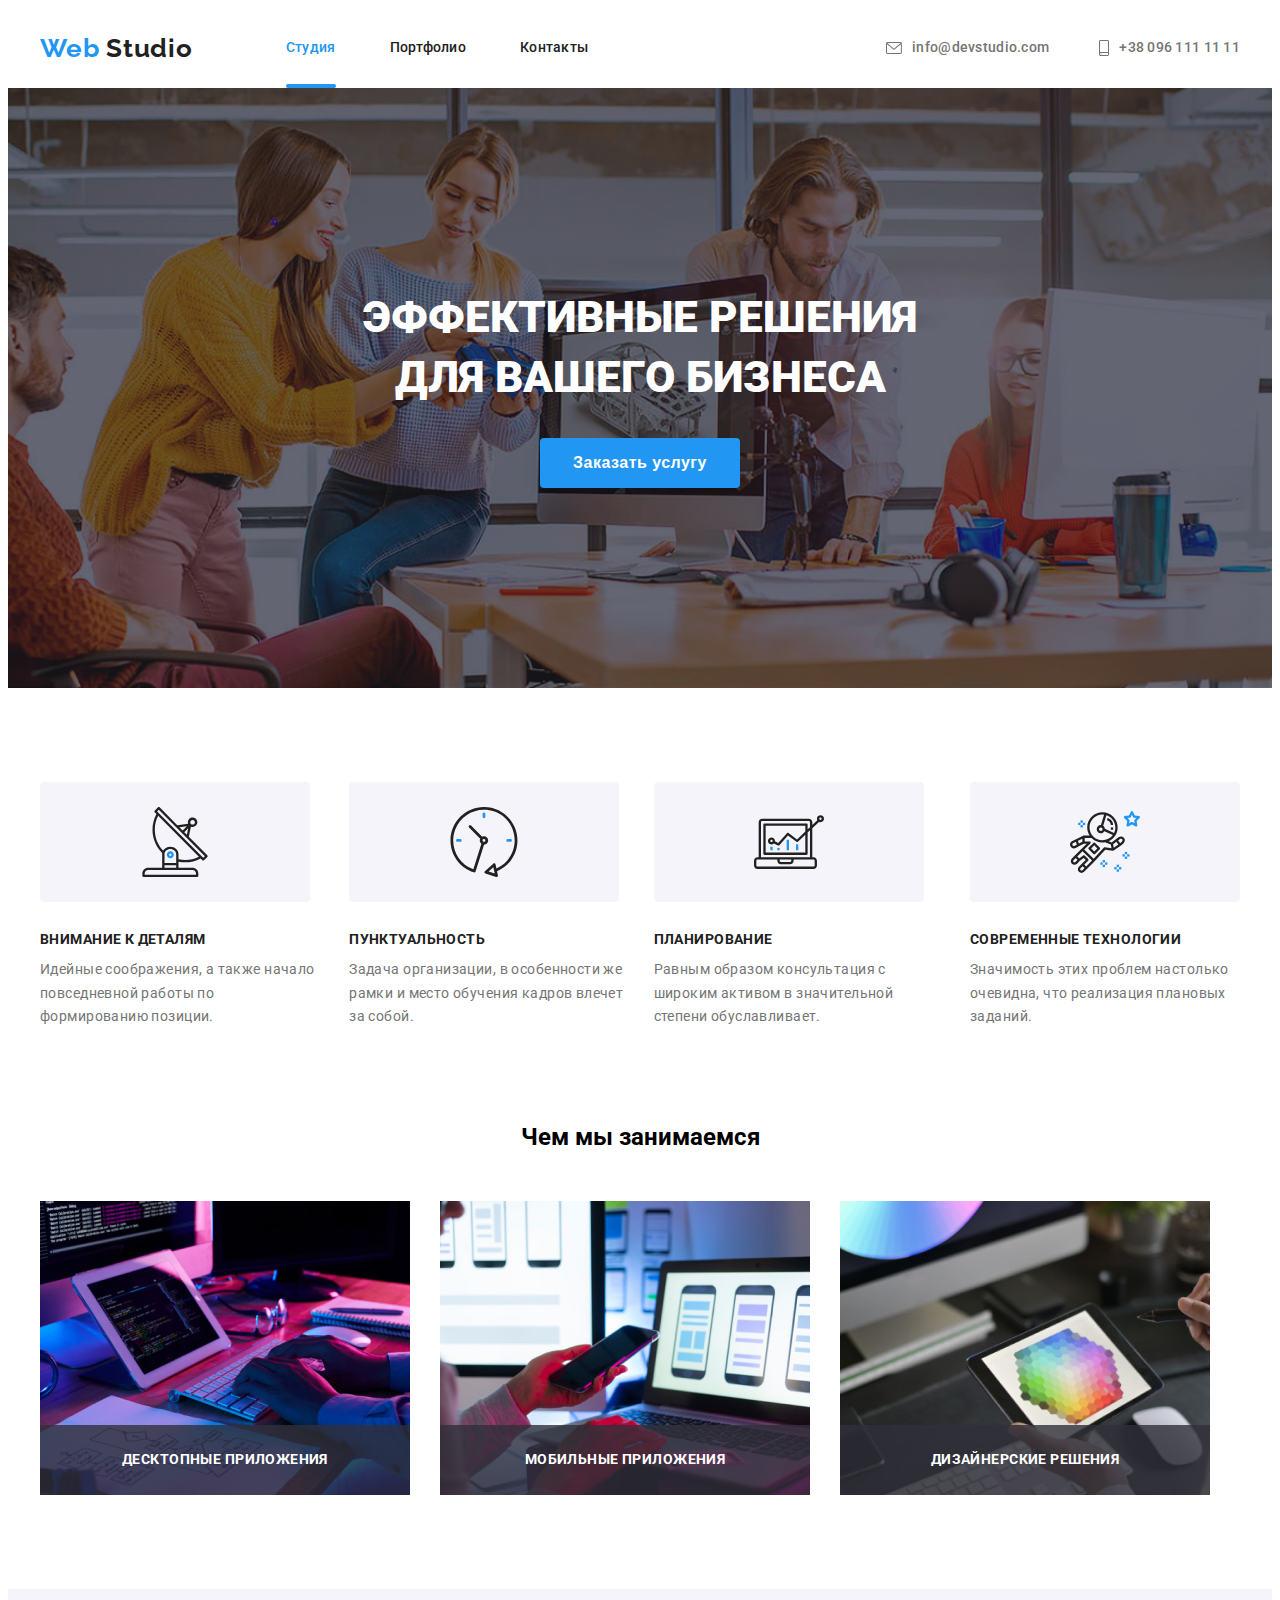
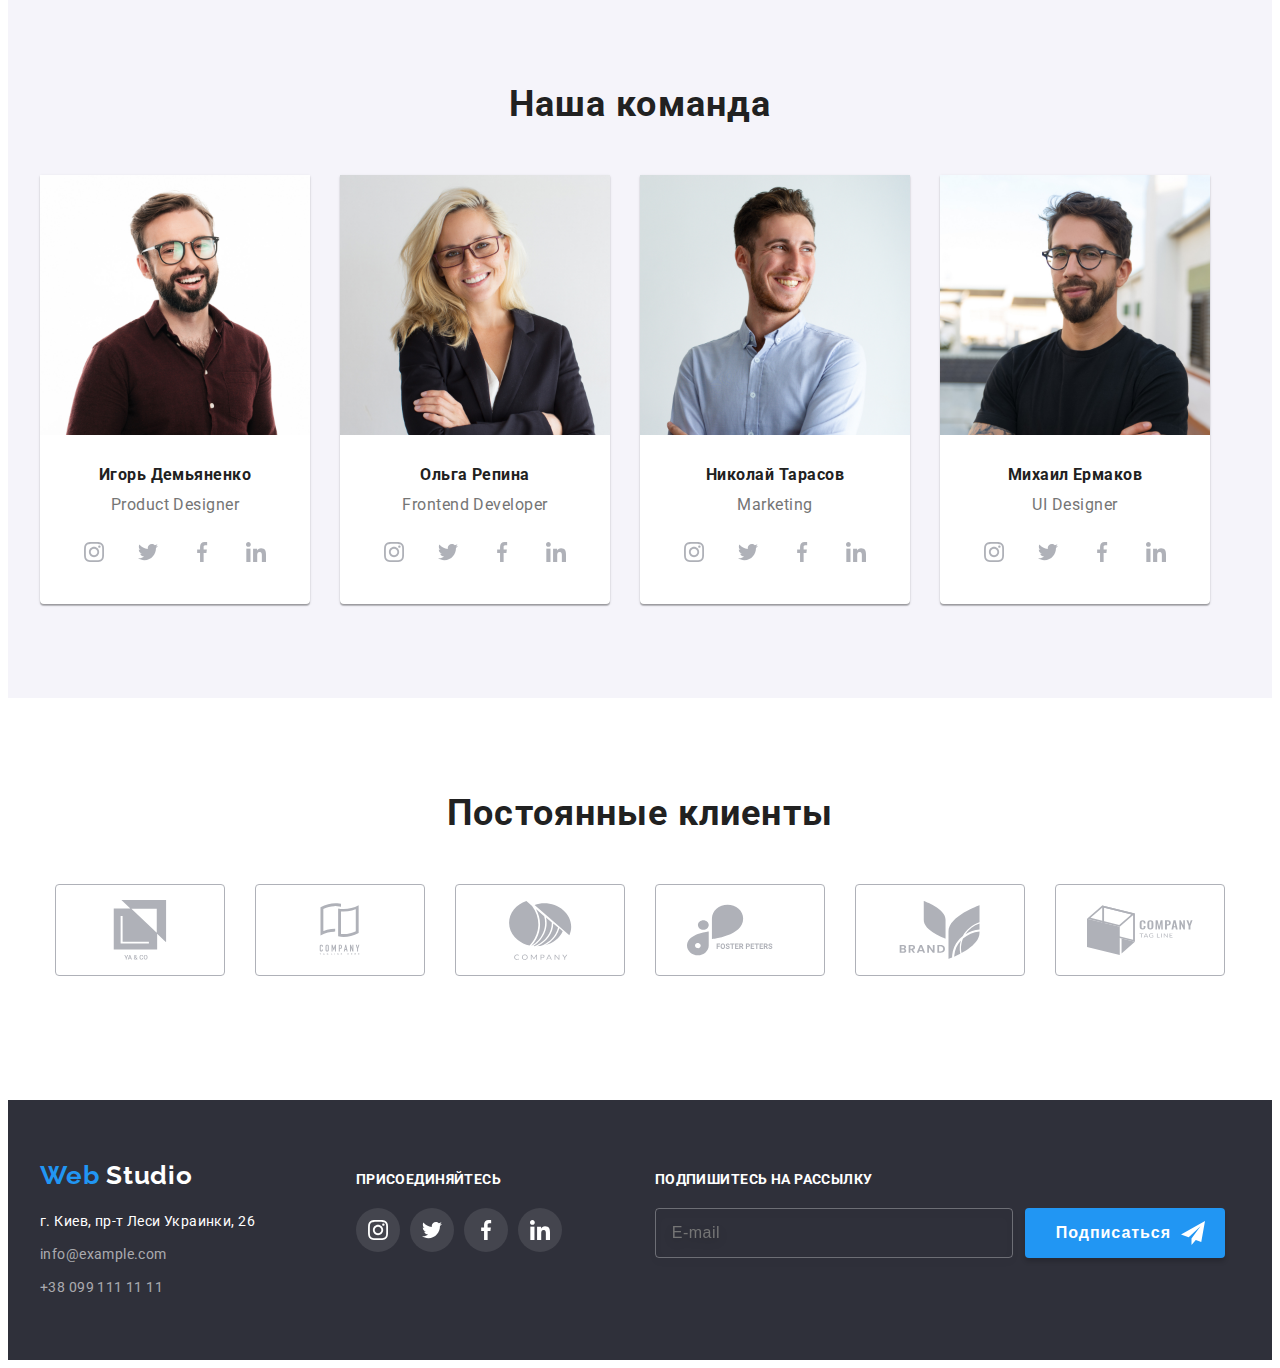
==== commit 9289cd6d: "fix" ====
--- a/index.html
+++ b/index.html
@@ -477,21 +477,19 @@
           </ul>
         </div>
         <!-- 3 -->
-        <div class="footer-third">
+        <form class="footer-third">
           <label for="" class="footer-label">
             Подпишитесь на рассылку
             <input type="email" class="footer-input" placeholder="E-mail" />
           </label>
-        </div>
-
-        <div class="footer-f">
+
           <button type="submit" class="footer-button">
             Подписаться
             <svg class="fly-icon" width="24" height="24">
               <use href="./images/icons.svg#icon-fly"></use>
             </svg>
           </button>
-        </div>
+        </form>
       </div>
     </footer>
     <!-- modal -->
@@ -552,7 +550,7 @@
             </div>
           </div>
 
-          <div class="modal-form-field">
+          <div class="modal-form-field modal-form-field-com">
             <label for="user-text" class="modal-input-text">Комментарий</label>
             <textarea
               name="user-text"
--- a/css/styles.css
+++ b/css/styles.css
@@ -378,7 +378,7 @@
   font-weight: bold;
   font-size: 14px;
   line-height: 1.14;
-  text-align: center;
+  /* text-align: center; */
   letter-spacing: 0.03em;
   text-transform: uppercase;
 
@@ -388,9 +388,12 @@
   height: 70px;
   width: 100%;
 
-  padding: 27px 82px;
+  /* padding: 27px 82px; */
 
   transform: translateY(-70px);
+  display: flex;
+  justify-content: center;
+  align-items: center;
 }
 
 /* team */
@@ -653,13 +656,14 @@
 
 .footer-container {
   display: flex;
+  align-items: baseline;
 }
 
 .footer-second {
   margin-left: 70px;
   justify-content: center;
   align-items: center;
-  padding-top: 12px;
+  /* padding-top: 12px; */
   /* margin-top: 72px; */
 }
 
@@ -808,7 +812,8 @@
   overflow: hidden;
 }
 
-.work-pic-item:hover .work-top-text {
+.work-pic-link:hover .work-top-text,
+.work-pic-link:focus .work-top-text {
   transform: translateY(0);
 }
 
@@ -848,48 +853,25 @@
 .work-pic-list {
   display: flex;
   flex-wrap: wrap;
-  /* margin-bottom: 94px; */
-}
-
-/* .work-pic-item {
-  margin-bottom: 30px;
-}
-
-.work-pic-item {
-  margin-right: 30px;
-} */
+}
 
 .work-pic-item {
   background-color: var(--coolor_title);
-  /* width: 370px;
-  height: 404px; */
-
-  /* border: 1px solid #eeeeee; */
-
   margin-bottom: 30px;
-
+  margin-right: 30px;
   transition: box-shadow 250ms cubic-bezier(0.4, 0, 0.2, 1);
 }
 
-.work-pic-item:hover,
-.work-pic-item:focus {
+.work-pic-link {
+  transition: box-shadow 250ms cubic-bezier(0.4, 0, 0.2, 1);
+}
+
+.work-pic-link:hover,
+.work-pic-link:focus {
   box-shadow: 0px 1px 1px rgba(0, 0, 0, 0.12), 0px 4px 4px rgba(0, 0, 0, 0.06),
     1px 4px 6px rgba(0, 0, 0, 0.16);
 }
 
-.work-pic-title {
-  /* margin-top: 20px;
-  margin-left: 24px; */
-}
-
-.work-pic-text {
-  /* margin-left: 24px; */
-  /* margin-top: 4px; */
-}
-
-.work-pic-item {
-  margin-right: 30px;
-}
 .work-pic-item:nth-child(3n + 3) {
   margin-right: 0;
 }
@@ -919,14 +901,12 @@
   width: 100%;
   height: 2px;
 
-  background-color: tomato;
-
   position: absolute;
   left: 0;
   bottom: 0;
 } */
 
-.header-container {
+.wrap {
   border-bottom: 1px solid #ececec;
 }
 
@@ -1006,8 +986,12 @@
 .modal-form {
   /* display: flex; */
 }
+.modal-form-field {
+  margin-bottom: 10px;
+}
 
 .modal-input {
+  display: block;
   width: 448px;
   /* position: absolute; */
   height: 40px;
@@ -1015,9 +999,10 @@
   box-sizing: border-box;
   border-radius: 4px;
 
-  margin-bottom: 10px;
+  /* margin-bottom: 10px; */
   padding-left: 12px;
   outline: none;
+  padding-left: 40px;
 }
 
 .modal-input-text {
@@ -1027,6 +1012,9 @@
   color: #757575;
   display: block;
   margin-bottom: 4px;
+}
+.modal-form-field-com {
+  margin-bottom: 20px;
 }
 
 .modal-input::placeholder {
@@ -1156,6 +1144,8 @@
 
 .footer-third {
   margin-left: 93px;
+  display: flex;
+  /* align-items: center; */
 }
 .footer-label {
   font-weight: bold;
@@ -1190,7 +1180,7 @@
 
 .footer-button {
   margin-left: 12px;
-  margin-top: 38px;
+  margin-top: 36px;
   width: 200px;
   height: 50px;
 
